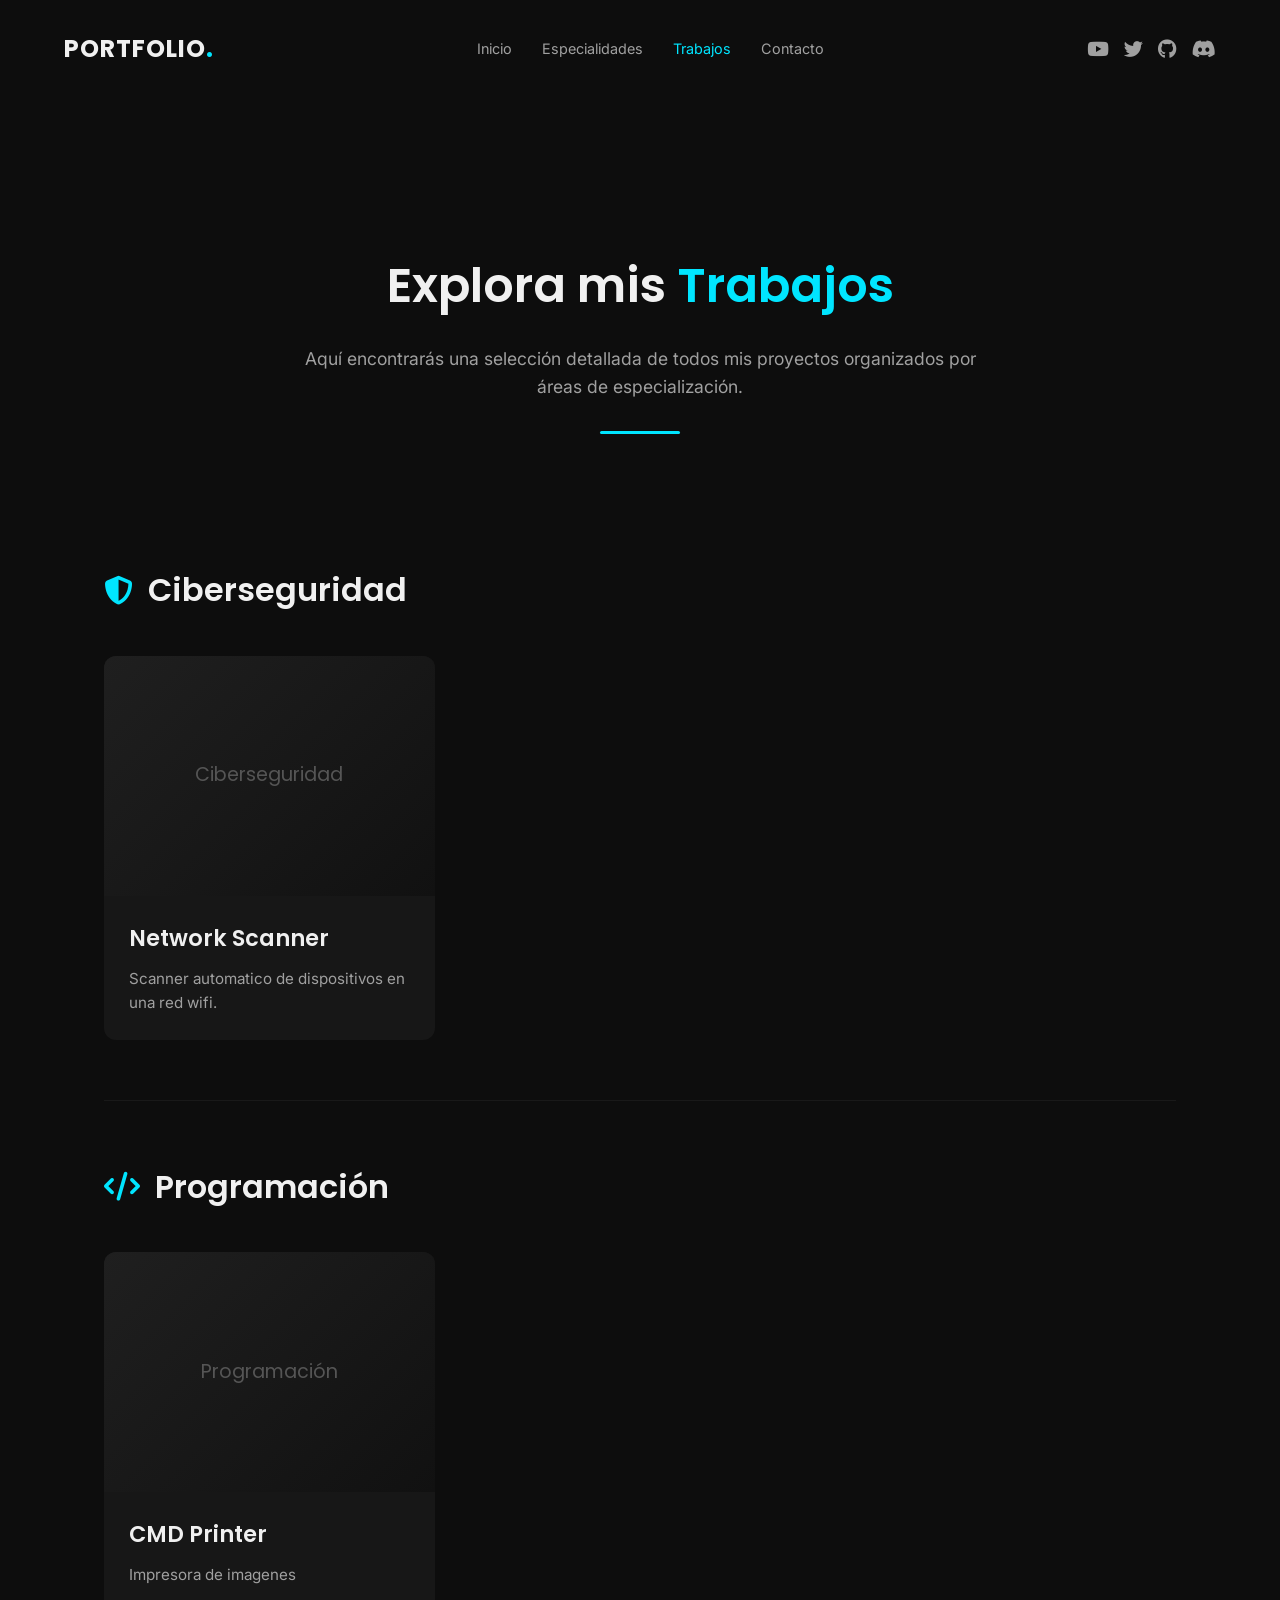
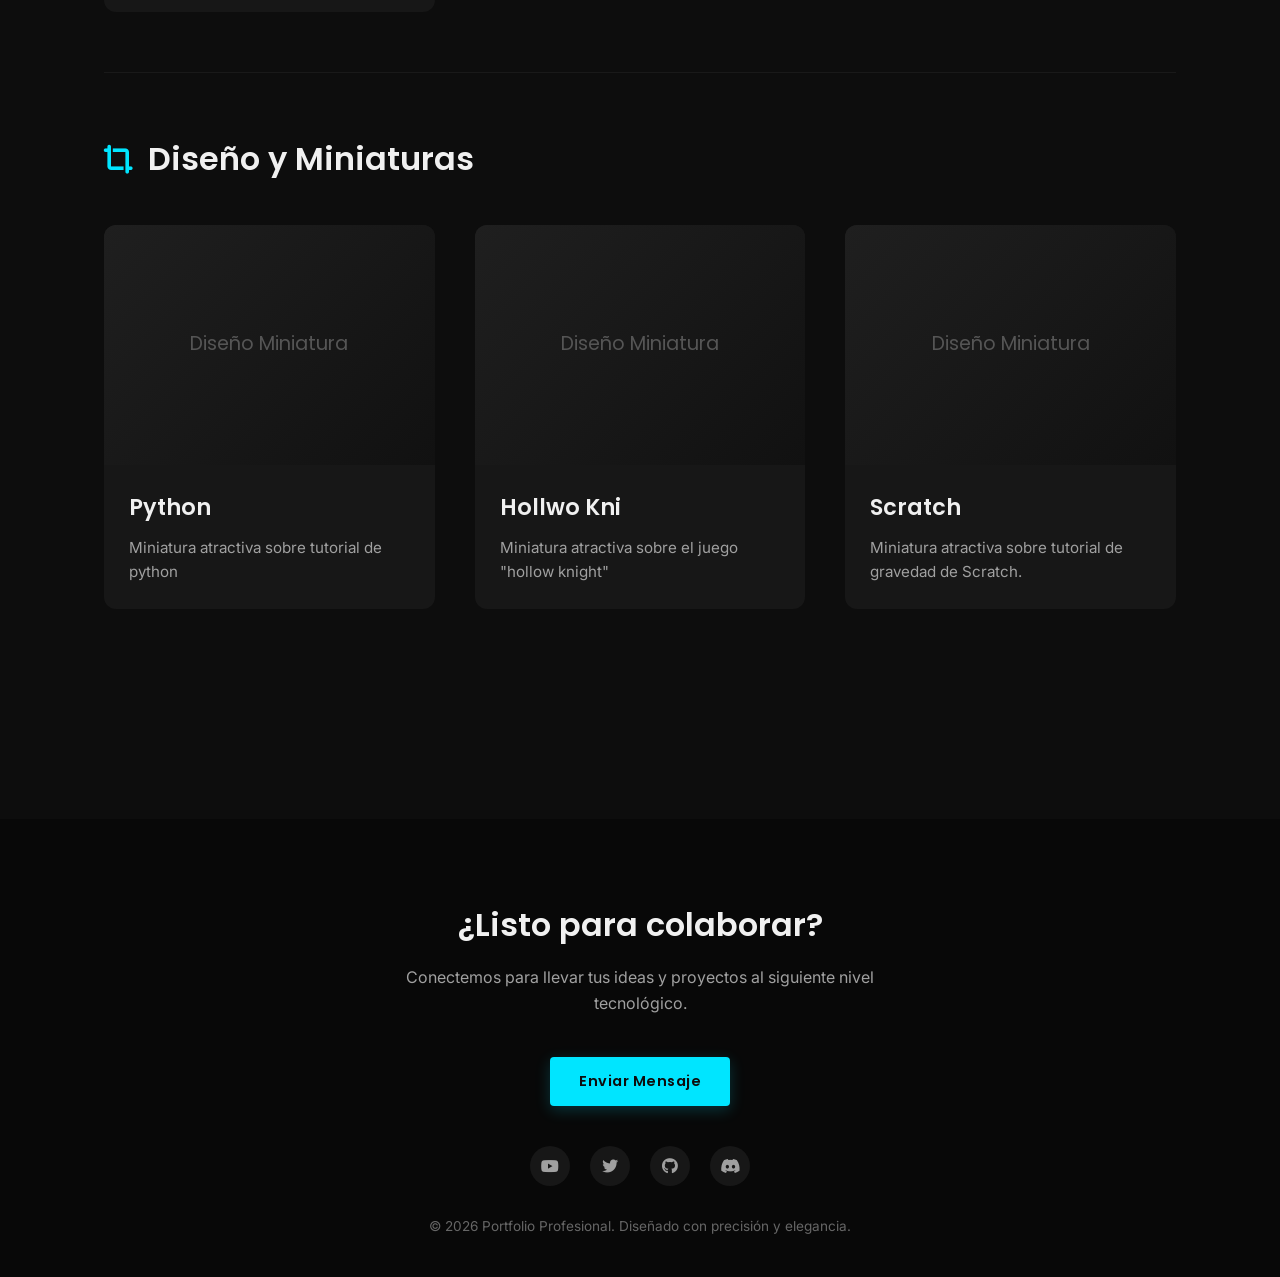
==== trabajos.html @ 39ec1894 "Add files via upload" ====
<!DOCTYPE html>
<html lang="es">

<head>
    <meta charset="UTF-8">
    <meta name="viewport" content="width=device-width, initial-scale=1.0">
    <meta name="description" content="Trabajos y Proyectos de Ciberseguridad, Programación y Diseño">
    <title>GalacticPepino - trabajos</title>

    <link rel="preconnect" href="https://fonts.googleapis.com">
    <link rel="preconnect" href="https://fonts.gstatic.com" crossorigin>
    <link
        href="https://fonts.googleapis.com/css2?family=Inter:wght@300;400;500;600&family=Poppins:wght@400;600;700&display=swap"
        rel="stylesheet">

    <link rel="stylesheet" href="https://cdnjs.cloudflare.com/ajax/libs/font-awesome/6.4.0/css/all.min.css">
    <link rel="stylesheet" href="style.css">

    <style>
        .page-header {
            text-align: center;
            padding: 150px 5% 50px;
            max-width: 800px;
            margin: 0 auto;
        }

        .page-header h1 {
            font-size: 3rem;
            margin-bottom: 20px;
        }

        .page-header p {
            font-size: 1.1rem;
            color: var(--text-secondary);
            margin-bottom: 30px;
        }

        .category-section {
            padding: 60px 0;
            border-bottom: 1px solid rgba(255, 255, 255, 0.05);
        }

        .category-section:last-child {
            border-bottom: none;
        }

        .category-title {
            display: flex;
            align-items: center;
            gap: 15px;
            margin-bottom: 40px;
        }

        .category-title i {
            color: var(--accent-color);
            font-size: 1.8rem;
        }

        .category-title h2 {
            font-size: 2rem;
            margin: 0;
        }

        /* Ajuste para que el Logo redireccione correctamente a index */
        .logo a {
            color: inherit;
            text-decoration: none;
        }
    </style>
</head>

<body>
    <!-- Navbar -->
    <header class="navbar fade-in-down">
        <div class="logo"><a href="index.html">PORTFOLIO<span>.</span></a></div>
        <nav>
            <ul class="nav-links">
                <li><a href="index.html">Inicio</a></li>
                <li><a href="index.html#skills">Especialidades</a></li>
                <li><a href="trabajos.html" class="highlight" style="color: var(--accent-color);">Trabajos</a></li>
                <li><a href="index.html#contact">Contacto</a></li>
            </ul>
        </nav>
        <div class="social-icons">
            <a href="https://youtube.com/@galacticpepino" target="_blank" aria-label="YouTube"><i
                    class="fab fa-youtube"></i></a>
            <a href="https://x.com/galacticpepino" target="_blank" aria-label="X"><i class="fab fa-twitter"></i></a>
            <a href="https://github.com/galactic-pepino" target="_blank" aria-label="GitHub"><i
                    class="fab fa-github"></i></a>
            <a href="https://discordapp.com/users/galacticpepino" target="_blank"
                aria-label="Discord: galacticpepino"><i class="fab fa-discord"></i></a>
        </div>
    </header>

    <main>
        <!-- Header de la página -->
        <header class="page-header fade-in-up">
            <h1>Explora mis <span class="highlight">Trabajos</span></h1>
            <p>Aquí encontrarás una selección detallada de todos mis proyectos organizados por áreas de especialización.
            </p>
            <div class="line"
                style="width: 80px; height: 3px; background-color: var(--accent-color); margin: 0 auto; border-radius: 2px;">
            </div>
        </header>

        <div class="section" style="padding-top: 20px;">

            <!-- SECCIÓN: Ciberseguridad -->
            <section id="ciberseguridad" class="category-section fade-on-scroll">
                <div class="category-title">
                    <i class="fas fa-shield-alt"></i>
                    <h2>Ciberseguridad</h2>
                </div>

                <div class="projects-grid">
                    <!-- Proyecto -->
                    <article class="project-card">
                        <div class="project-image">
                            <!-- INSERTA TU MINIATURA AQUÍ -->
                            <img src="miniaturas/placeholder_ciber.jpg" alt="Proyecto Ciberseguridad"
                                style="width: 100%; height: 100%; object-fit: cover;"
                                onerror="this.style.display='none'; this.nextElementSibling.style.display='flex';">
                            <div class="img-placeholder" style="display: none;">Ciberseguridad</div>
                            <div class="project-overlay">
                                <a href="https://github.com/galactic-pepino/Network-Scanner" target="_blank"
                                    class="view-btn"><i class="fab fa-github"></i> Ver en GitHub</a>
                            </div>
                        </div>
                        <div class="project-info">
                            <h3>Network Scanner</h3>
                            <p>Scanner automatico de dispositivos en una red wifi.</p>
                        </div>
                    </article>
                </div>
            </section>

            <!-- SECCIÓN: Programación -->
            <section id="programacion" class="category-section fade-on-scroll">
                <div class="category-title">
                    <i class="fas fa-code"></i>
                    <h2>Programación</h2>
                </div>

                <div class="projects-grid">
                    <!-- Proyecto -->
                    <article class="project-card">
                        <div class="project-image">
                            <!-- INSERTA TU MINIATURA AQUÍ -->
                            <img src="miniaturas/placeholder_prog.jpg" alt="Proyecto Programación"
                                style="width: 100%; height: 100%; object-fit: cover;"
                                onerror="this.style.display='none'; this.nextElementSibling.style.display='flex';">
                            <div class="img-placeholder" style="display: none;">Programación</div>
                            <div class="project-overlay">
                                <a href="https://github.com/galactic-pepino/CMD-printer" target="_blank"
                                    class="view-btn"><i class="fab fa-github"></i> Ver en GitHub</a>
                            </div>
                        </div>
                        <div class="project-info">
                            <h3>CMD Printer</h3>
                            <p>Impresora de imagenes</p>
                        </div>
                    </article>
                </div>
            </section>

            <!-- SECCIÓN: Diseño y Miniaturas -->
            <section id="miniaturas" class="category-section fade-on-scroll">
                <div class="category-title">
                    <i class="fas fa-crop-alt"></i>
                    <h2>Diseño y Miniaturas</h2>
                </div>

                <div class="projects-grid">
                    <!-- Miniatura 1 -->
                    <article class="project-card">
                        <div class="project-image">
                            <!-- INSERTA TU MINIATURA AQUÍ -->
                            <img src="miniaturas/ejemplo1_preview.jpg" alt="Proyecto Diseño 1"
                                style="width: 100%; height: 100%; object-fit: cover;"
                                onerror="this.style.display='none'; this.nextElementSibling.style.display='flex';">
                            <div class="img-placeholder" style="display: none;">Diseño Miniatura</div>
                            <div class="project-overlay">
                                <a href="#" class="view-btn"
                                    onclick="openModal('miniaturas/ejemplo1_preview.jpg'); return false;"><i
                                        class="fas fa-eye"></i> Ver Imagen</a>
                            </div>
                        </div>
                        <div class="project-info">
                            <h3>Python</h3>
                            <p>Miniatura atractiva sobre tutorial de python</p>
                        </div>
                    </article>

                    <!-- Miniatura 2 -->
                    <article class="project-card">
                        <div class="project-image">
                            <!-- INSERTA TU MINIATURA AQUÍ -->
                            <img src="miniaturas/ejemplo2_preview.jpg" alt="Proyecto Diseño 2"
                                style="width: 100%; height: 100%; object-fit: cover;"
                                onerror="this.style.display='none'; this.nextElementSibling.style.display='flex';">
                            <div class="img-placeholder" style="display: none;">Diseño Miniatura</div>
                            <div class="project-overlay">
                                <a href="#" class="view-btn"
                                    onclick="openModal('miniaturas/ejemplo2_preview.jpg'); return false;"><i
                                        class="fas fa-eye"></i> Ver Imagen</a>
                            </div>
                        </div>
                        <div class="project-info">
                            <h3>Hollwo Kni </h3>
                            <p>Miniatura atractiva sobre el juego "hollow knight"</p>
                        </div>
                    </article>

                    <!-- Miniatura 3 -->
                    <article class="project-card">
                        <div class="project-image">
                            <!-- INSERTA TU MINIATURA AQUÍ -->
                            <img src="miniaturas/ejemplo3_preview.jpg" alt="Proyecto Diseño 3"
                                style="width: 100%; height: 100%; object-fit: cover;"
                                onerror="this.style.display='none'; this.nextElementSibling.style.display='flex';">
                            <div class="img-placeholder" style="display: none;">Diseño Miniatura</div>
                            <div class="project-overlay">
                                <a href="#" class="view-btn"
                                    onclick="openModal('miniaturas/ejemplo3_preview.jpg'); return false;"><i
                                        class="fas fa-eye"></i> Ver Imagen</a>
                            </div>
                        </div>
                        <div class="project-info">
                            <h3>Scratch</h3>
                            <p>Miniatura atractiva sobre tutorial de gravedad de Scratch.</p>
                        </div>
                    </article>
                </div>
            </section>

        </div>
    </main>

    <!-- Footer -->
    <footer id="contact" class="footer">
        <div class="footer-content fade-on-scroll">
            <h2>¿Listo para colaborar?</h2>
            <p>Conectemos para llevar tus ideas y proyectos al siguiente nivel tecnológico.</p>
            <a href="mailto:galacticpepino@proton.me" class="btn btn-primary mt-2">Enviar Mensaje</a>

            <div class="footer-social">
                <a href="https://youtube.com/@galacticpepino" target="_blank" aria-label="YouTube"><i
                        class="fab fa-youtube"></i></a>
                <a href="https://x.com/galacticpepino" target="_blank" aria-label="X"><i class="fab fa-twitter"></i></a>
                <a href="https://github.com/galactic-pepino" target="_blank" aria-label="GitHub"><i
                        class="fab fa-github"></i></a>
                <a href="https://discordapp.com/users/galacticpepino" target="_blank"
                    aria-label="Discord: galacticpepino"><i class="fab fa-discord"></i></a>
            </div>

            <p class="copyright">© 2026 Portfolio Profesional. Diseñado con precisión y elegancia.</p>
        </div>
    </footer>

    <!-- Script para animaciones suaves -->
    <script>
        document.addEventListener('DOMContentLoaded', () => {
            const observerOptions = {
                root: null,
                rootMargin: '0px',
                threshold: 0.1
            };

            const observer = new IntersectionObserver((entries, observer) => {
                entries.forEach(entry => {
                    if (entry.isIntersecting) {
                        entry.target.classList.add('visible');
                        observer.unobserve(entry.target);
                    }
                });
            }, observerOptions);

            const elementsToAnimate = document.querySelectorAll('.fade-on-scroll');
            elementsToAnimate.forEach(el => observer.observe(el));
        });
    </script>

    <!-- Modal (Lightbox) -->
    <div id="imageModal" class="image-modal" onclick="closeModal()">
        <span class="close-modal" onclick="closeModal()">&times;</span>
        <img class="image-modal-content" id="modalImage" onclick="event.stopPropagation()">
    </div>

    <script>
        function openModal(imageSrc) {
            const modal = document.getElementById('imageModal');
            const modalImg = document.getElementById('modalImage');
            modalImg.src = imageSrc;
            modal.style.display = "flex";
            setTimeout(() => modal.classList.add('active'), 10);
            document.body.style.overflow = "hidden"; // Prevent scrolling
        }

        function closeModal() {
            const modal = document.getElementById('imageModal');
            modal.classList.remove('active');
            setTimeout(() => {
                modal.style.display = "none";
                document.body.style.overflow = "auto";
            }, 300);
        }
    </script>
</body>

</html>
---- style.css ----
/* Reset y Variables Base */
:root {
    --bg-color: #0d0d0d;        /* Negro muy oscuro, casi absoluto pero más suave a la vista */
    --surface-color: #171717;   /* Gris oscuro para tarjetas (elevación 1) */
    --surface-hover: #1f1f1f;   /* Elevación 2 para hovers */
    --text-primary: #f0f0f0;    /* Blanco suave para textos principales */
    --text-secondary: #a0a0a0;  /* Gris claro para párrafos */
    --accent-color: #00e5ff;    /* Cian brillante / acento */
    --accent-glow: rgba(0, 229, 255, 0.4);
    
    --font-heading: 'Poppins', sans-serif;
    --font-body: 'Inter', sans-serif;
    
    --transition-smooth: all 0.4s cubic-bezier(0.25, 0.46, 0.45, 0.94);
    --shadow-elegant: 0 10px 30px rgba(0, 0, 0, 0.5);
    --shadow-accent: 0 10px 30px rgba(0, 229, 255, 0.15);
}

* {
    margin: 0;
    padding: 0;
    box-sizing: border-box;
}

html {
    scroll-behavior: smooth;
}

body {
    background-color: var(--bg-color);
    color: var(--text-primary);
    font-family: var(--font-body);
    line-height: 1.6;
    overflow-x: hidden;
}

h1, h2, h3, h4, .logo {
    font-family: var(--font-heading);
    font-weight: 600;
}

a {
    text-decoration: none;
    color: inherit;
    transition: var(--transition-smooth);
}

.highlight {
    color: var(--accent-color);
}

/* --- Animaciones Base --- */
.fade-in-down {
    animation: fadeInDown 1s ease forwards;
}

.fade-in-up {
    animation: fadeInUp 1s ease forwards;
    opacity: 0;
    animation-delay: 0.2s;
}

.fade-on-scroll {
    opacity: 0;
    transform: translateY(30px);
    transition: opacity 0.8s ease, transform 0.8s ease;
}

.fade-on-scroll.visible {
    opacity: 1;
    transform: translateY(0);
}

@keyframes fadeInDown {
    from { opacity: 0; transform: translateY(-20px); }
    to { opacity: 1; transform: translateY(0); }
}

@keyframes fadeInUp {
    from { opacity: 0; transform: translateY(30px); }
    to { opacity: 1; transform: translateY(0); }
}

/* --- Utilidades --- */
.btn {
    display: inline-block;
    padding: 12px 28px;
    border-radius: 4px;
    font-family: var(--font-heading);
    font-size: 0.9rem;
    font-weight: 600;
    letter-spacing: 0.5px;
    cursor: pointer;
    border: 1px solid transparent;
}

.btn-primary {
    background-color: var(--accent-color);
    color: var(--bg-color);
    box-shadow: 0 4px 15px rgba(0, 229, 255, 0.2);
}

.btn-primary:hover {
    background-color: #00b8cc;
    box-shadow: 0 6px 20px rgba(0, 229, 255, 0.4);
    transform: translateY(-2px);
}

.btn-secondary {
    background-color: transparent;
    color: var(--text-primary);
    border-color: var(--surface-hover);
}

.btn-secondary:hover {
    background-color: var(--surface-hover);
    border-color: var(--text-secondary);
}

.section {
    padding: 100px 5%;
    max-width: 1200px;
    margin: 0 auto;
}

.section-header {
    margin-bottom: 60px;
    text-align: center;
}

.section-header h2 {
    font-size: 2.2rem;
    margin-bottom: 10px;
}

.section-header .line {
    width: 60px;
    height: 3px;
    background-color: var(--accent-color);
    margin: 0 auto;
    border-radius: 2px;
}

/* --- Header & Nav --- */
.navbar {
    display: flex;
    justify-content: space-between;
    align-items: center;
    padding: 30px 5%;
    max-width: 1400px;
    margin: 0 auto;
    position: relative;
    z-index: 10;
}

.logo {
    font-size: 1.5rem;
    font-weight: 700;
    letter-spacing: 1px;
}

.logo span {
    color: var(--accent-color);
}

.nav-links {
    list-style: none;
    display: flex;
    gap: 30px;
}

.nav-links a {
    font-size: 0.9rem;
    color: var(--text-secondary);
    position: relative;
}

.nav-links a:hover {
    color: var(--text-primary);
}

.nav-links a::after {
    content: '';
    position: absolute;
    width: 0;
    height: 2px;
    background: var(--accent-color);
    bottom: -5px;
    left: 0;
    transition: width 0.3s ease;
}

.nav-links a:hover::after {
    width: 100%;
}

.social-icons {
    display: flex;
    gap: 15px;
}

.social-icons a {
    color: var(--text-secondary);
    font-size: 1.2rem;
}

.social-icons a:hover {
    color: var(--accent-color);
}

/* --- Hero Section --- */
.hero {
    min-height: 80vh;
    display: flex;
    align-items: center;
    justify-content: center;
    text-align: center;
    padding: 0 5%;
    position: relative;
    overflow: hidden;
}

.hero-content {
    max-width: 800px;
    z-index: 2;
}

.hero .subtitle {
    display: block;
    font-family: var(--font-heading);
    color: var(--accent-color);
    letter-spacing: 2px;
    font-size: 0.85rem;
    text-transform: uppercase;
    margin-bottom: 20px;
}

.hero h1 {
    font-size: 3.8rem;
    line-height: 1.2;
    margin-bottom: 25px;
}

.hero p {
    color: var(--text-secondary);
    font-size: 1.1rem;
    margin-bottom: 40px;
    max-width: 600px;
    margin-left: auto;
    margin-right: auto;
}

.hero-buttons {
    display: flex;
    gap: 20px;
    justify-content: center;
}

.glow-orb {
    position: absolute;
    width: 600px;
    height: 600px;
    background: radial-gradient(circle, var(--accent-glow) 0%, rgba(0,0,0,0) 70%);
    top: 50%;
    left: 50%;
    transform: translate(-50%, -50%);
    z-index: 1;
    opacity: 0.5;
    pointer-events: none;
}

/* --- Skills / Especialidades --- */
.skills-grid {
    display: grid;
    grid-template-columns: repeat(auto-fit, minmax(300px, 1fr));
    gap: 30px;
}

.skill-card {
    background-color: var(--surface-color);
    padding: 40px 30px;
    border-radius: 8px;
    transition: var(--transition-smooth);
    border: 1px solid rgba(255,255,255,0.03);
}

.skill-card:hover {
    transform: translateY(-10px);
    background-color: var(--surface-hover);
    box-shadow: var(--shadow-elegant);
    border-color: rgba(0, 229, 255, 0.1);
}

.skill-icon {
    font-size: 2.5rem;
    color: var(--accent-color);
    margin-bottom: 20px;
}

.skill-card h3 {
    font-size: 1.3rem;
    margin-bottom: 15px;
}

.skill-card p {
    color: var(--text-secondary);
    font-size: 0.95rem;
}

/* --- Projects / Miniaturas --- */
.projects-grid {
    display: grid;
    grid-template-columns: repeat(auto-fill, minmax(320px, 1fr));
    gap: 40px;
}

.project-card {
    background-color: var(--surface-color);
    border-radius: 12px;
    overflow: hidden;
    transition: var(--transition-smooth);
}

.project-card:hover {
    transform: translateY(-10px);
    box-shadow: var(--shadow-accent);
}

.project-image {
    width: 100%;
    height: 240px;
    background-color: #222; /* Placeholder oscuro */
    position: relative;
    overflow: hidden;
}

.img-placeholder {
    width: 100%;
    height: 100%;
    display: flex;
    align-items: center;
    justify-content: center;
    color: #555;
    font-family: var(--font-heading);
    font-size: 1.2rem;
    background: linear-gradient(135deg, #1f1f1f 0%, #111 100%);
}

.project-overlay {
    position: absolute;
    top: 0;
    left: 0;
    width: 100%;
    height: 100%;
    background-color: rgba(9, 9, 9, 0.85);
    display: flex;
    align-items: center;
    justify-content: center;
    opacity: 0;
    transition: var(--transition-smooth);
}

.project-card:hover .project-overlay {
    opacity: 1;
}

.view-btn {
    background-color: transparent;
    color: var(--accent-color);
    border: 2px solid var(--accent-color);
    padding: 10px 20px;
    border-radius: 4px;
    font-family: var(--font-heading);
    font-size: 0.9rem;
    transform: translateY(20px);
    transition: var(--transition-smooth);
}

.project-card:hover .view-btn {
    transform: translateY(0);
}

.view-btn:hover {
    background-color: var(--accent-color);
    color: var(--bg-color);
}

.project-info {
    padding: 25px;
}

.project-info .category {
    font-size: 0.8rem;
    color: var(--accent-color);
    text-transform: uppercase;
    letter-spacing: 1px;
    margin-bottom: 10px;
    display: inline-block;
}

.project-info h3 {
    font-size: 1.4rem;
    margin-bottom: 10px;
}

.project-info p {
    color: var(--text-secondary);
    font-size: 0.95rem;
}

/* --- Footer --- */
.footer {
    background-color: #080808;
    padding: 80px 5% 40px;
    text-align: center;
    margin-top: 50px;
}

.footer-content h2 {
    font-size: 2rem;
    margin-bottom: 15px;
}

.footer-content p {
    color: var(--text-secondary);
    margin-bottom: 30px;
    max-width: 500px;
    margin-left: auto;
    margin-right: auto;
}

.mt-2 {
    margin-top: 10px;
}

.footer-social {
    display: flex;
    justify-content: center;
    gap: 20px;
    margin: 40px 0 30px;
}

.footer-social a {
    display: flex;
    align-items: center;
    justify-content: center;
    width: 40px;
    height: 40px;
    border-radius: 50%;
    background-color: var(--surface-color);
    color: var(--text-secondary);
    transition: var(--transition-smooth);
}

.footer-social a:hover {
    background-color: var(--accent-color);
    color: var(--bg-color);
    transform: translateY(-3px);
}

.copyright {
    font-size: 0.85rem !important;
    color: #666 !important;
    margin-bottom: 0 !important;
}

/* --- Responsive --- */
@media screen and (max-width: 768px) {
    .navbar {
        flex-direction: column;
        gap: 20px;
    }
    
    .nav-links {
        gap: 15px;
    }
    
    .hero h1 {
        font-size: 2.5rem;
    }
    
    .hero p {
        font-size: 1rem;
    }
    
    .hero-buttons {
        flex-direction: column;
    }
    
    .btn {
        width: 100%;
    }
}

/* --- Modal (Lightbox) --- */
.image-modal {
    display: none;
    position: fixed;
    z-index: 1000;
    top: 0;
    left: 0;
    width: 100%;
    height: 100%;
    background-color: rgba(0, 0, 0, 0.9);
    align-items: center;
    justify-content: center;
    opacity: 0;
    transition: opacity 0.3s ease;
}

.image-modal.active {
    display: flex;
    opacity: 1;
}

.image-modal-content {
    max-width: 90%;
    max-height: 90vh;
    border-radius: 8px;
    box-shadow: var(--shadow-accent);
    transform: scale(0.95);
    transition: transform 0.3s ease;
}

.image-modal.active .image-modal-content {
    transform: scale(1);
}

.close-modal {
    position: absolute;
    top: 20px;
    right: 30px;
    color: var(--text-primary);
    font-size: 2.5rem;
    font-weight: 300;
    cursor: pointer;
    transition: var(--transition-smooth);
}

.close-modal:hover {
    color: var(--accent-color);
}
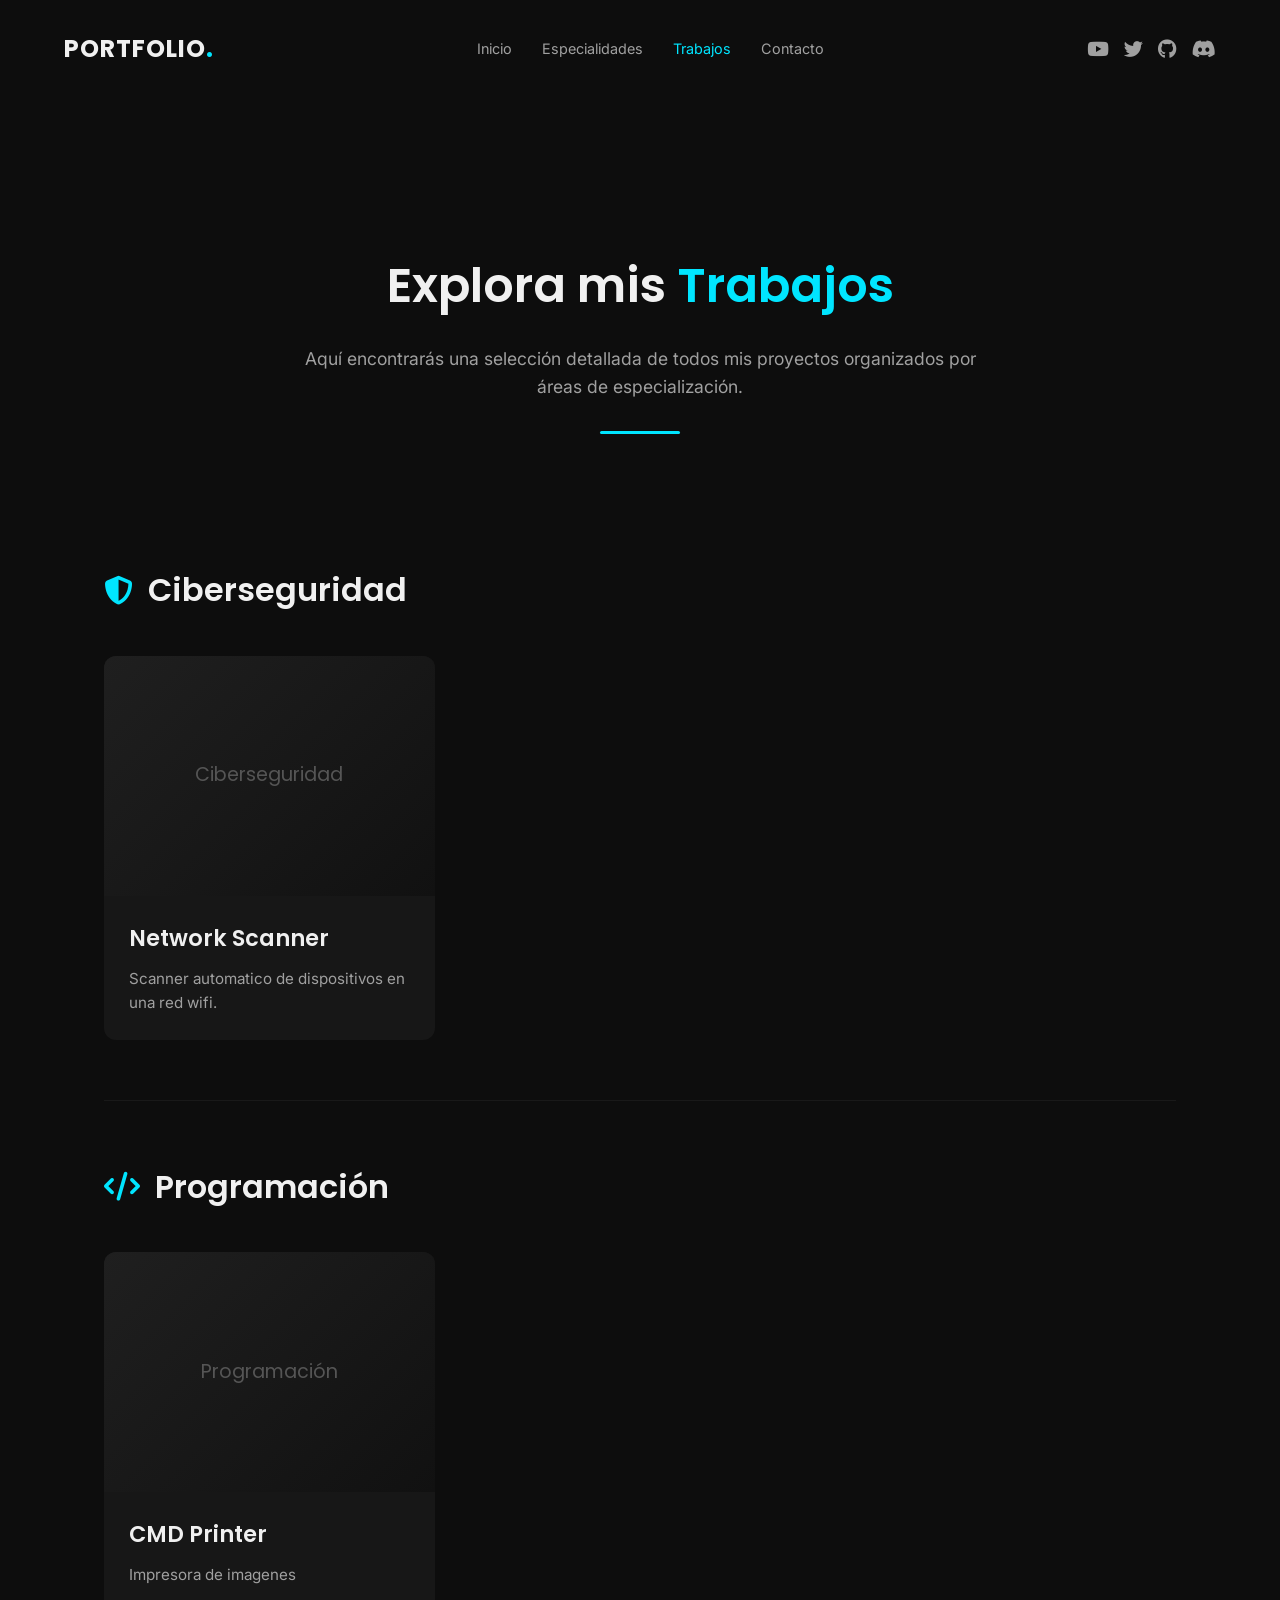
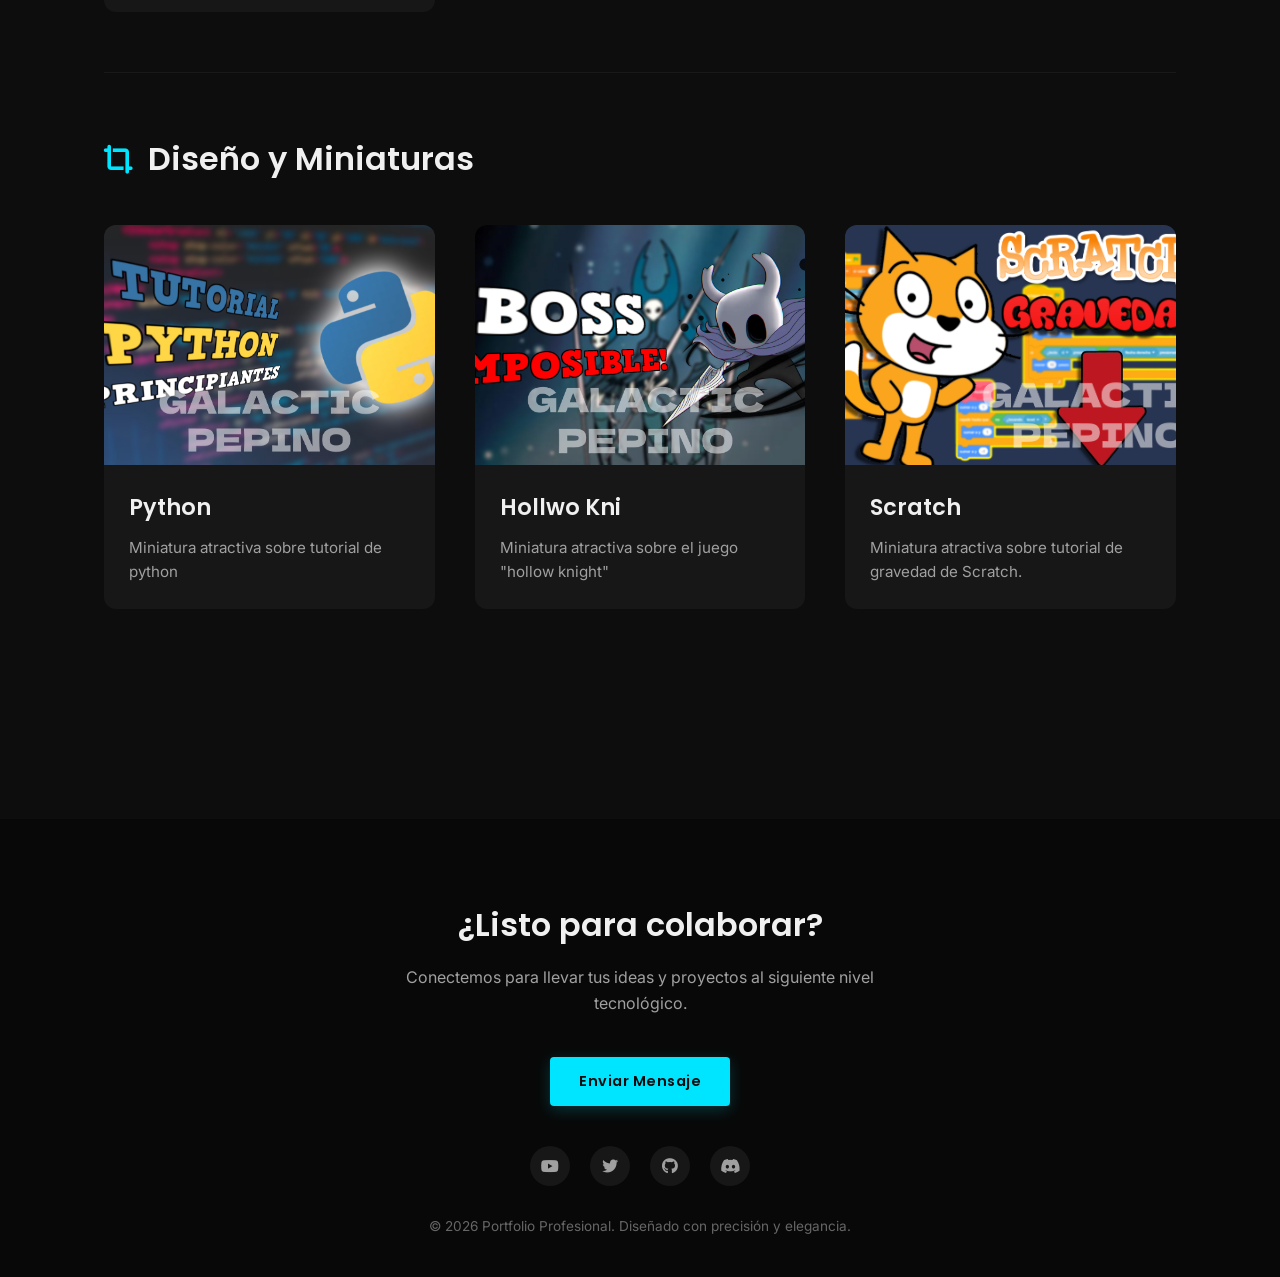
==== commit e736a9de: "Update image sources in trabajos.html" ====
--- a/trabajos.html
+++ b/trabajos.html
@@ -175,7 +175,7 @@
                     <article class="project-card">
                         <div class="project-image">
                             <!-- INSERTA TU MINIATURA AQUÍ -->
-                            <img src="miniaturas/ejemplo1_preview.jpg" alt="Proyecto Diseño 1"
+                            <img src="ejemplo1_preview.jpg" alt="Proyecto Diseño 1"
                                 style="width: 100%; height: 100%; object-fit: cover;"
                                 onerror="this.style.display='none'; this.nextElementSibling.style.display='flex';">
                             <div class="img-placeholder" style="display: none;">Diseño Miniatura</div>
@@ -195,7 +195,7 @@
                     <article class="project-card">
                         <div class="project-image">
                             <!-- INSERTA TU MINIATURA AQUÍ -->
-                            <img src="miniaturas/ejemplo2_preview.jpg" alt="Proyecto Diseño 2"
+                            <img src="ejemplo2_preview.jpg" alt="Proyecto Diseño 2"
                                 style="width: 100%; height: 100%; object-fit: cover;"
                                 onerror="this.style.display='none'; this.nextElementSibling.style.display='flex';">
                             <div class="img-placeholder" style="display: none;">Diseño Miniatura</div>
@@ -215,7 +215,7 @@
                     <article class="project-card">
                         <div class="project-image">
                             <!-- INSERTA TU MINIATURA AQUÍ -->
-                            <img src="miniaturas/ejemplo3_preview.jpg" alt="Proyecto Diseño 3"
+                            <img src="ejemplo3_preview.jpg" alt="Proyecto Diseño 3"
                                 style="width: 100%; height: 100%; object-fit: cover;"
                                 onerror="this.style.display='none'; this.nextElementSibling.style.display='flex';">
                             <div class="img-placeholder" style="display: none;">Diseño Miniatura</div>
@@ -307,4 +307,4 @@
     </script>
 </body>
 
-</html>+</html>
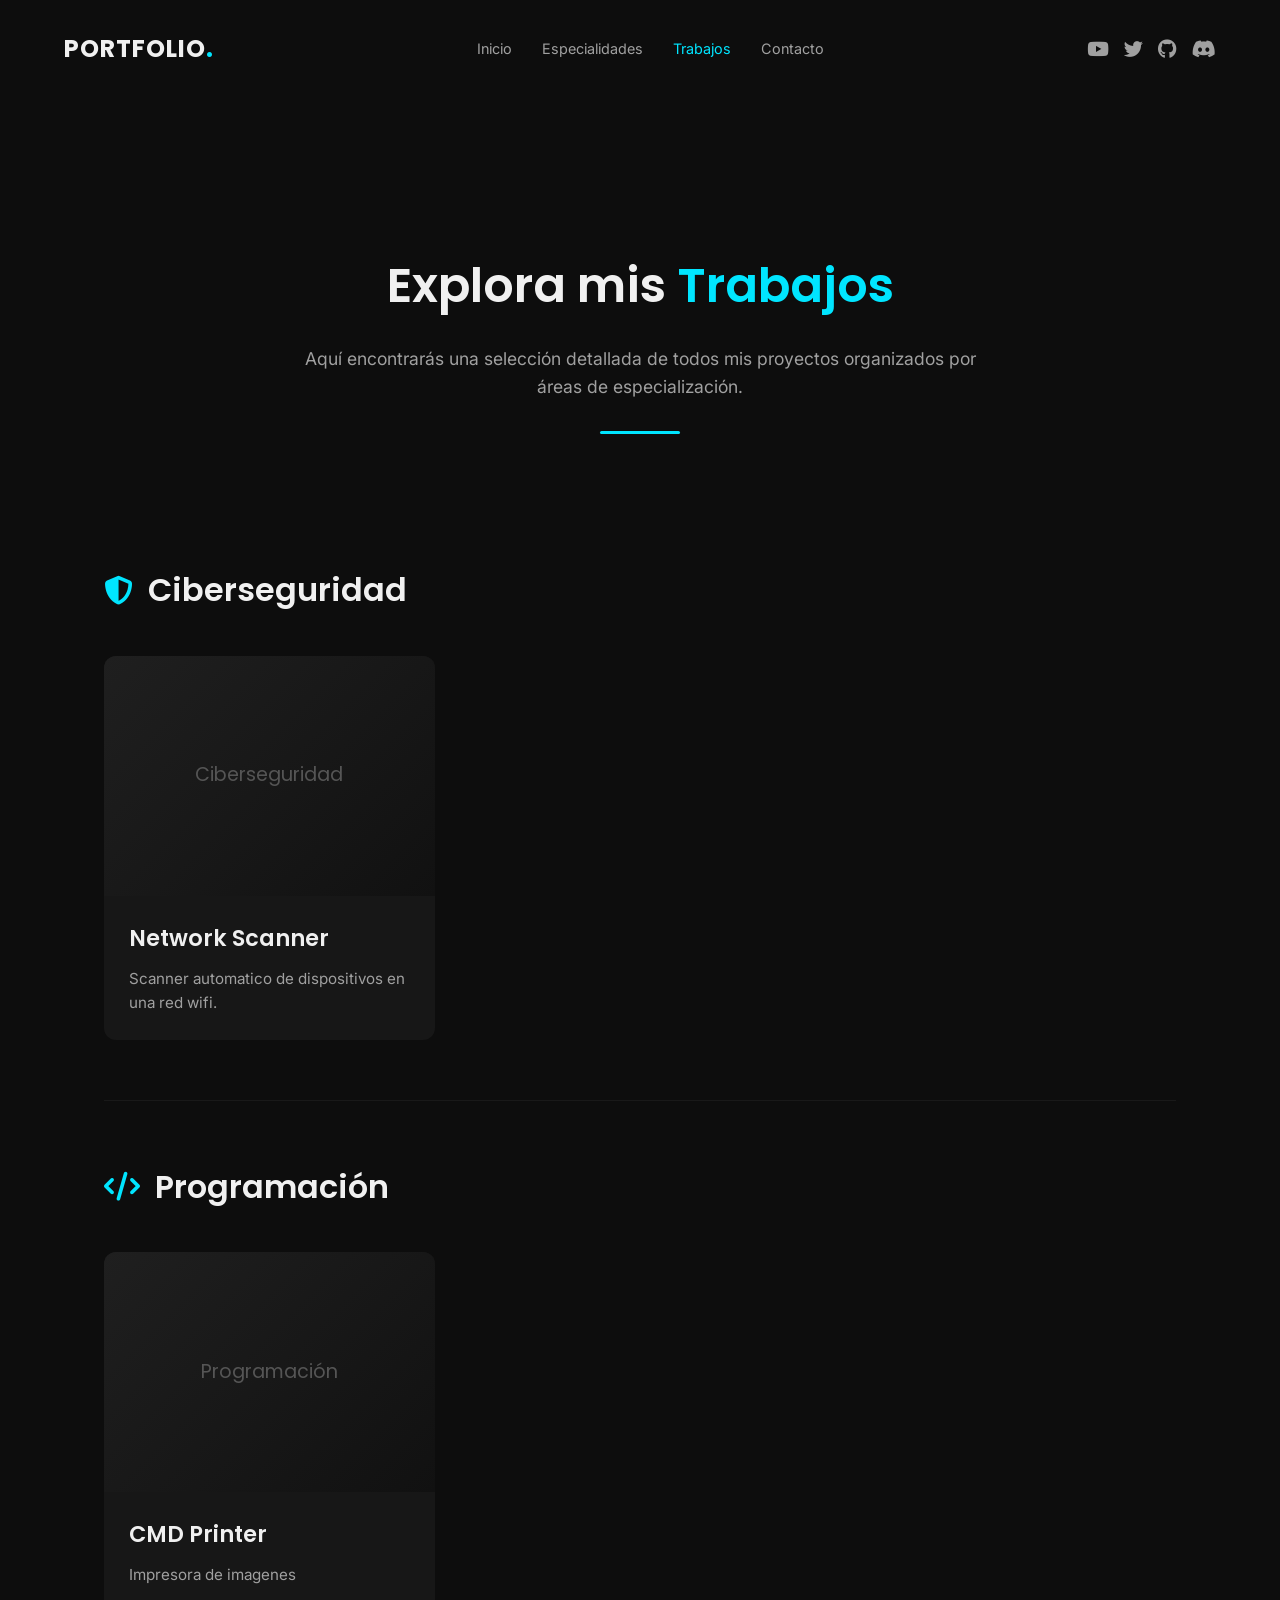
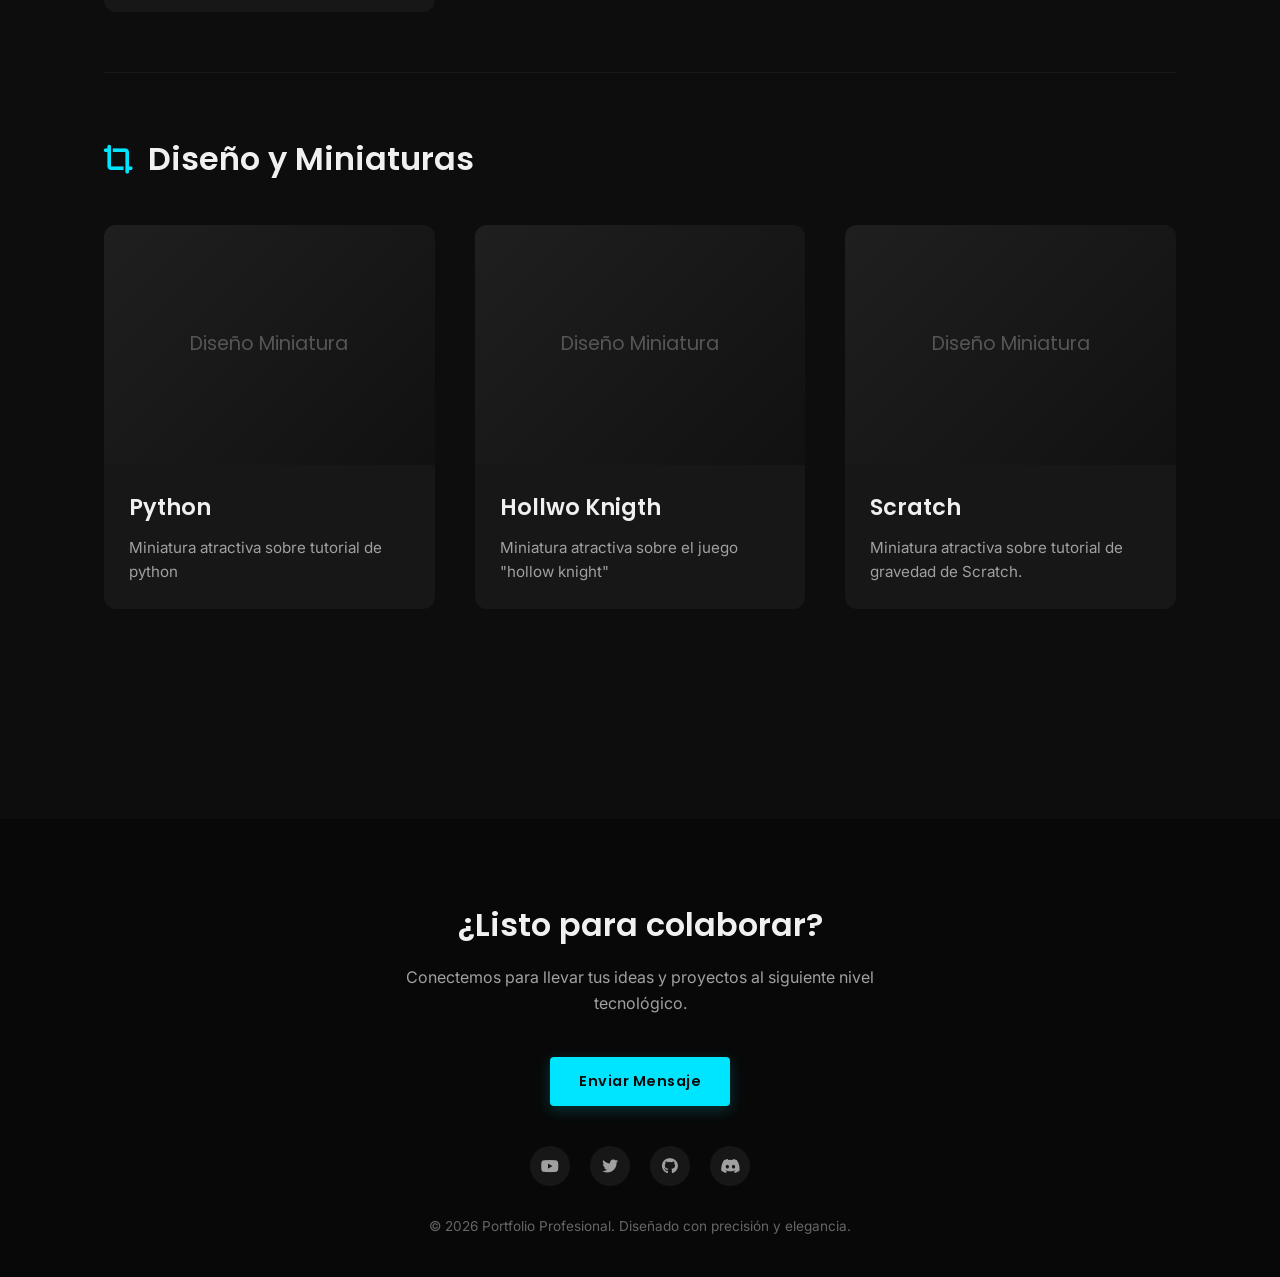
==== commit e4d9fb4e: "Update image sources and project title in trabajos.html" ====
--- a/trabajos.html
+++ b/trabajos.html
@@ -175,7 +175,7 @@
                     <article class="project-card">
                         <div class="project-image">
                             <!-- INSERTA TU MINIATURA AQUÍ -->
-                            <img src="ejemplo1_preview.jpg" alt="Proyecto Diseño 1"
+                            <img src="miniaturas/ejemplo1_preview.jpg" alt="Proyecto Diseño 1"
                                 style="width: 100%; height: 100%; object-fit: cover;"
                                 onerror="this.style.display='none'; this.nextElementSibling.style.display='flex';">
                             <div class="img-placeholder" style="display: none;">Diseño Miniatura</div>
@@ -195,7 +195,7 @@
                     <article class="project-card">
                         <div class="project-image">
                             <!-- INSERTA TU MINIATURA AQUÍ -->
-                            <img src="ejemplo2_preview.jpg" alt="Proyecto Diseño 2"
+                            <img src="miniaturas/ejemplo2_preview.jpg" alt="Proyecto Diseño 2"
                                 style="width: 100%; height: 100%; object-fit: cover;"
                                 onerror="this.style.display='none'; this.nextElementSibling.style.display='flex';">
                             <div class="img-placeholder" style="display: none;">Diseño Miniatura</div>
@@ -206,7 +206,7 @@
                             </div>
                         </div>
                         <div class="project-info">
-                            <h3>Hollwo Kni </h3>
+                            <h3>Hollwo Knigth</h3>
                             <p>Miniatura atractiva sobre el juego "hollow knight"</p>
                         </div>
                     </article>
@@ -215,7 +215,7 @@
                     <article class="project-card">
                         <div class="project-image">
                             <!-- INSERTA TU MINIATURA AQUÍ -->
-                            <img src="ejemplo3_preview.jpg" alt="Proyecto Diseño 3"
+                            <img src="miniaturas/ejemplo3_preview.jpg" alt="Proyecto Diseño 3"
                                 style="width: 100%; height: 100%; object-fit: cover;"
                                 onerror="this.style.display='none'; this.nextElementSibling.style.display='flex';">
                             <div class="img-placeholder" style="display: none;">Diseño Miniatura</div>
